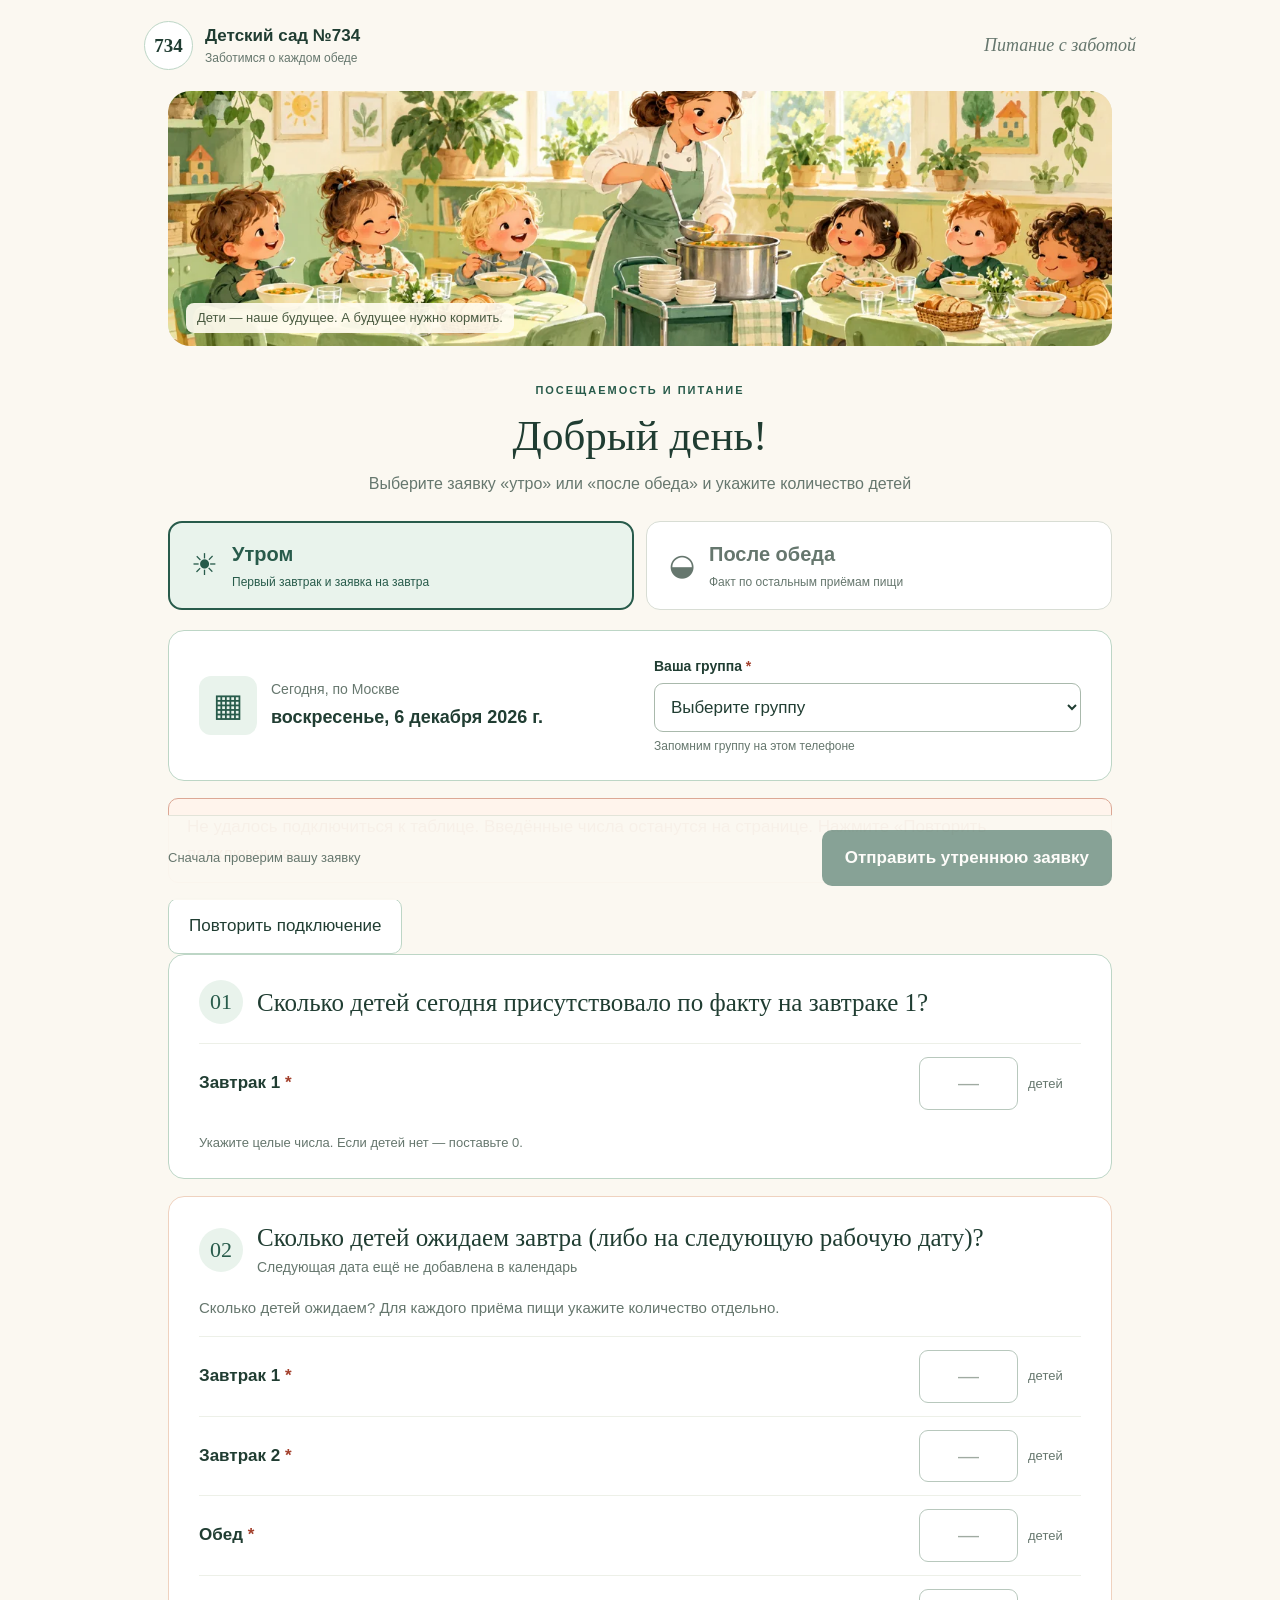
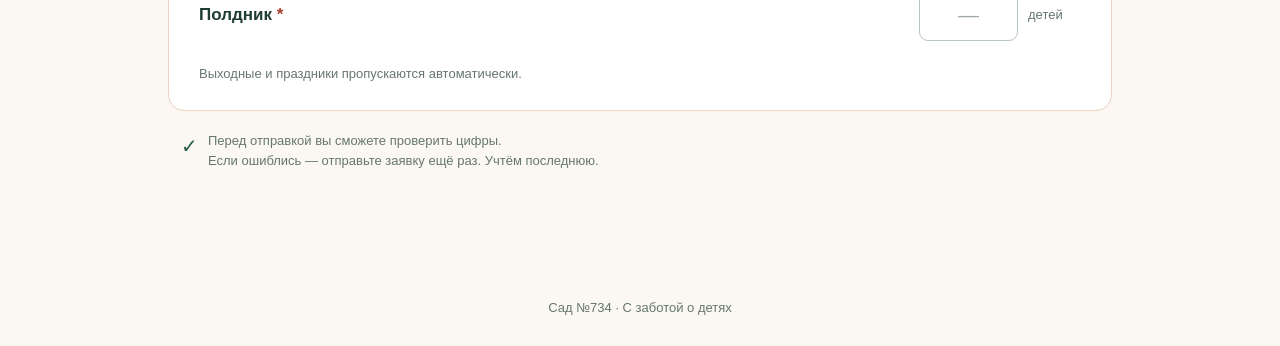
==== requests/index.html @ 81e2b5ca "Исправить загрузку полей и отправлять заявки напрямую в Google без ChatGPT Sites" ====
<!doctype html>
<html lang="ru"><head><meta charset="utf-8"><meta name="viewport" content="width=device-width,initial-scale=1,viewport-fit=cover"><meta name="theme-color" content="#285b4b"><title>Заявки на питание · сад №734</title><link rel="stylesheet" href="style.css"><script src="app.js?v=20261105-direct-1" defer></script></head>
<body><header class="brand"><a href="./" aria-label="Питание, детский сад 734"><span class="brand-icon">734</span><span>Детский сад №734<small>Заботимся о каждом обеде</small></span></a><span class="brand-note">Питание с заботой</span></header>
<main><div class="hero"><img id="heroImage" src="assets/morning.webp" alt="Добрая повар и дети за обеденным столом"><span class="hero-caption">Дети — наше будущее. А будущее нужно кормить.</span></div>
<section class="intro"><span class="eyebrow">ПОСЕЩАЕМОСТЬ И ПИТАНИЕ</span><h1>Добрый день!</h1><p>Выберите заявку «утро» или «после обеда» и укажите количество детей</p></section>
<div class="tabs" role="tablist" aria-label="Вид заявки"><button id="morningTab" role="tab" aria-selected="true" aria-controls="requestPanel" data-mode="morning"><span class="tab-symbol">☀</span><span>Утром<small>Первый завтрак и заявка на завтра</small></span></button><button id="afternoonTab" role="tab" aria-selected="false" aria-controls="requestPanel" data-mode="afternoon"><span class="tab-symbol">◒</span><span>После обеда<small>Факт по остальным приёмам пищи</small></span></button></div>
<form id="mealForm" novalidate><div id="requestPanel" role="tabpanel" aria-labelledby="morningTab"><div class="card identity"><div class="date"><span class="calendar-icon" aria-hidden="true">▦</span><div><span class="label">Сегодня, по Москве</span><strong id="todayLabel">Загружаем дату…</strong></div></div><label class="group-label" for="group">Ваша группа <span class="required">*</span></label><select id="group" required><option value="">Выберите группу</option><option>Группа 1</option><option>Группа 2</option><option>Группа 3</option><option>Группа 4</option><option>Группа 7</option><option>Группа 8</option><option>Группа 9</option><option>Группа 10</option></select><span id="groupHint" class="hint">Запомним группу на этом телефоне</span></div>
<div id="dayWarning" class="warning" role="status" hidden></div><button id="retryConnection" type="button" class="secondary" hidden>Повторить подключение</button><section class="card meals"><div class="section-heading"><span class="step">01</span><div><h2 id="factHeading">Сколько детей сегодня присутствовало по факту на завтраке 1?</h2><p id="factHelp" hidden></p></div></div><div id="factFields"></div><p class="field-note">Укажите целые числа. Если детей нет — поставьте 0.</p></section>
<section id="expectedSection" class="card meals peach-border"><div class="section-heading"><span class="step">02</span><div><h2>Сколько детей ожидаем завтра (либо на следующую рабочую дату)?</h2><p id="nextLabel">Загружаем дату…</p></div></div><p class="expected-help">Сколько детей ожидаем? Для каждого приёма пищи укажите количество отдельно.</p><div id="expectedFields"></div><p class="field-note">Выходные и праздники пропускаются автоматически.</p></section>
<div class="reassurance"><span aria-hidden="true">✓</span><p>Перед отправкой вы сможете проверить цифры.<br>Если ошиблись — отправьте заявку ещё раз. Учтём последнюю.</p></div></div><div class="submit-bar"><span id="submitHint">Сначала проверим вашу заявку</span><button class="primary" id="reviewButton" type="submit">Проверить и отправить <span aria-hidden="true">→</span></button></div><div id="formError" class="error-summary" role="alert" hidden></div></form>
<section id="receipt" class="card receipt" hidden tabindex="-1"><img src="assets/thanks.webp" alt="Благодарные дети обнимают воспитателя"><h2>Благодарю за заявку!</h2><p id="receiptText"></p><button class="primary" id="anotherButton">Вернуться к заявке</button></section>
<footer>Сад №734 · С заботой о детях</footer></main>
<dialog id="reviewDialog" aria-labelledby="reviewTitle"><div class="dialog-content"><span class="eyebrow">ЕЩЁ ОДИН ВЗГЛЯД</span><h2 id="reviewTitle">Всё верно?</h2><p id="reviewGroup"></p><div id="reviewDetails"></div><p class="demo-note">Проверьте группу, даты и количество детей перед отправкой.</p><div class="dialog-buttons"><button id="backButton" class="secondary">Исправить</button><button id="confirmButton" class="primary">Отправить заявку</button></div><p id="sendError" role="alert" hidden></p></div></dialog></body></html>
---- requests/style.css ----
:root{--ink:#203d32;--accent:#285b4b;--pale:#e9f3ec;--line:#bdd6c6;--cream:#fbf8f1;--peach:#efd2bf;--muted:#66776e}*{box-sizing:border-box}body{margin:0;background:var(--cream);color:var(--ink);font:17px/1.55 Arial,sans-serif}body.afternoon{--accent:#964e36;--pale:#fbebe1;--line:#e3b69d;--ink:#583a2f}button,input,select{font:inherit}button,a,input,select{-webkit-tap-highlight-color:transparent}button{cursor:pointer}button:focus-visible,a:focus-visible,input:focus-visible,select:focus-visible{outline:3px solid #bf873d;outline-offset:3px}[hidden]{display:none!important}.preview{background:#eae8df;color:#555b51;text-align:center;font-size:13px;padding:7px 12px;letter-spacing:.15px}.brand{max-width:1040px;margin:auto;padding:21px 24px;display:flex;justify-content:space-between;align-items:center}.brand a{display:flex;gap:12px;align-items:center;color:var(--ink);text-decoration:none;font-weight:700}.brand-icon{font:700 19px Georgia,serif;display:grid;place-items:center;width:49px;height:49px;border:1px solid var(--line);border-radius:50%;background:#fff}.brand small{display:block;font-size:12px;color:var(--muted);font-weight:400}.brand-note{font:italic 18px Georgia,serif;color:var(--muted)}main{max-width:992px;margin:auto;padding:0 24px}.hero{position:relative;border-radius:22px;overflow:hidden;background:#eadfc8}.hero img{width:100%;display:block;aspect-ratio:3.7;object-fit:cover;object-position:center 55%}.hero-caption{position:absolute;bottom:13px;left:18px;background:#fffcf0eb;border-radius:8px;padding:5px 11px;font-size:13px;color:#495a40}.intro{text-align:center;margin:30px 0 24px}.eyebrow{font-size:11px;font-weight:700;letter-spacing:2px;color:var(--accent)}h1,h2,p{margin:0}h1{font:400 43px/1.25 Georgia,serif;margin:7px 0 9px}h2{font:400 25px/1.25 Georgia,serif}.intro p{color:var(--muted);font-size:16px}.tabs{display:grid;grid-template-columns:1fr 1fr;gap:12px;margin-bottom:20px}.tabs button{display:flex;align-items:center;gap:14px;border:1px solid #d8ddd4;background:#fff;border-radius:14px;text-align:left;padding:17px 22px;color:var(--muted);font-size:20px;font-weight:700;min-height:89px}.tabs button[aria-selected=true]{background:var(--pale);border:2px solid var(--accent);color:var(--accent);padding:16px 21px}.tabs small{display:block;font-size:12px;font-weight:400;margin-top:3px}.tab-symbol{font-size:30px;font-weight:400}.card{background:#fff;border:1px solid var(--line);border-radius:16px;padding:25px 30px;margin-bottom:17px}.identity{display:grid;grid-template-columns:1fr 1fr;column-gap:28px;align-items:center}.date{grid-row:1/4;display:flex;align-items:center;gap:14px}.calendar-icon{background:var(--pale);color:var(--accent);border-radius:12px;padding:5px 14px;font-size:32px}.label,.group-label{display:block;font-size:14px;color:var(--muted)}.date strong{display:block;font-size:18px;margin-top:3px}.required{color:#a3402c}.group-label{color:var(--ink);font-weight:700;margin-bottom:5px}select{width:100%;min-height:49px;border:1px solid #a9b9ac;border-radius:9px;padding:10px 12px;background:#fff;color:var(--ink)}.hint{font-size:12px;color:var(--muted);margin-top:5px}.section-heading{display:flex;gap:14px;align-items:center;margin-bottom:19px}.step{font:400 22px Georgia,serif;color:var(--accent);background:var(--pale);border-radius:50%;width:44px;height:44px;display:grid;place-items:center;flex-shrink:0}.section-heading p{font-size:14px;color:var(--muted);margin-top:4px}.meal-row{display:flex;align-items:center;justify-content:space-between;gap:20px;border-top:1px solid #edf0e8;padding:13px 0}.meal-row label{font-weight:600;font-size:17px}.input-wrap{display:flex;align-items:center;gap:10px}.input-wrap span{font-size:13px;color:var(--muted);width:53px}input{width:99px;min-height:51px;border:1px solid #b8c8bd;border-radius:9px;background:#fff;padding:9px;text-align:center;color:var(--ink);font-weight:700;font-size:21px}input::placeholder{color:#a0aba2;font-weight:400}input[aria-invalid=true],select[aria-invalid=true]{border:2px solid #b54536;background:#fff8f6}.field-note{font-size:13px;color:var(--muted);margin-top:10px}.peach-border{border-color:var(--peach)}.expected-help{font-size:15px;margin:-2px 0 17px;color:var(--muted)}.reassurance{display:flex;align-items:flex-start;gap:10px;padding:3px 13px 20px;color:var(--muted);font-size:13px}.reassurance>span{color:var(--accent);font-size:20px}.submit-bar{position:sticky;bottom:0;display:flex;justify-content:space-between;align-items:center;gap:18px;background:#fbf8f1f5;padding:14px 0 calc(14px + env(safe-area-inset-bottom));border-top:1px solid #e3e4d9;z-index:2}.submit-bar>span{font-size:13px;color:var(--muted)}.primary{background:var(--accent);border:0;border-radius:10px;padding:15px 23px;min-height:53px;color:#fff;font-size:17px;font-weight:700}.primary span{margin-left:18px}.primary:hover{filter:brightness(.95)}.primary:disabled{opacity:.55;cursor:wait}.secondary{border:1px solid var(--line);border-radius:10px;background:white;color:var(--ink);padding:14px 20px;min-height:53px}footer{text-align:center;margin:22px 0 28px;font-size:13px;color:var(--muted)}footer small{display:block;font-size:11px;margin-top:4px}.warning,.error-summary{padding:15px 18px;border:1px solid #dca895;border-radius:10px;background:#fff4ec;color:#983e2c;margin:15px 0}dialog{border:1px solid var(--line);border-radius:18px;width:min(540px,calc(100% - 24px));padding:0;max-height:90dvh;color:var(--ink)}dialog::backdrop{background:#203d3273}.dialog-content{padding:28px}.dialog-content h2{font-size:32px;margin:7px 0}.dialog-content>p{margin:9px 0;color:var(--muted)}.review-block{border-top:1px solid var(--line);margin-top:18px;padding-top:12px}.review-block h3{font-size:16px;margin:0 0 8px}.review-line{display:flex;justify-content:space-between;font-size:16px;margin:6px 0}.demo-note{font-size:13px;background:var(--pale);padding:10px;border-radius:8px}.dialog-buttons{display:flex;justify-content:space-between;gap:10px;margin-top:20px}.receipt{text-align:center;padding:24px}.receipt img{display:block;width:min(310px,100%);border-radius:12px;margin:0 auto 18px}.receipt p{margin:15px 0}.receipt .primary{margin-top:8px}#sendError{color:#a43c2f}
@media(max-width:600px){body{font-size:17px}.preview{font-size:11px;padding:6px 8px}.brand{padding:15px 16px}.brand a{font-size:15px}.brand-icon{width:42px;height:42px}.brand-note{display:none}.brand small{font-size:11px}main{padding:0 14px}.hero{border-radius:14px}.hero img{aspect-ratio:2.65;object-position:50% 54%}.hero-caption{display:none}.intro{margin:22px 0 20px}h1{font-size:34px}.intro p{font-size:15px}.desktop{display:none}.eyebrow{font-size:10px;letter-spacing:1.5px}.tabs{gap:8px;margin-bottom:14px}.tabs button{padding:12px 11px;gap:6px;font-size:17px;min-height:83px;align-items:flex-start}.tabs button[aria-selected=true]{padding:11px 10px}.tabs small{font-size:11px;line-height:1.4;margin-top:4px}.tab-symbol{font-size:22px;line-height:1.15}.card{padding:20px 17px;border-radius:13px;margin-bottom:14px}.identity{display:block}.date{padding-bottom:17px;margin-bottom:15px;border-bottom:1px solid #edf0e8}.date strong{font-size:18px}.group-label{font-size:15px}select{font-size:17px;min-height:53px}.hint{display:block}.section-heading{gap:11px;margin-bottom:15px}h2{font-size:23px}.step{width:36px;height:36px;font-size:19px}.section-heading p{font-size:13px}.meal-row{gap:12px;padding:13px 0}.input-wrap{gap:7px}.input-wrap span{font-size:12px;width:46px}input{width:80px;min-height:53px;font-size:22px}.meal-row label{font-size:17px}.field-note{font-size:12px}.expected-help{font-size:14px}.submit-bar{display:block;padding-top:10px}.submit-bar>span{display:none}.submit-bar .primary{width:100%;font-size:18px;min-height:57px}.dialog-content{padding:22px 18px}.dialog-buttons .primary{padding:13px 15px;font-size:16px}.reassurance{padding:0 7px 14px;font-size:12px}footer{margin-top:18px}.receipt h2{font-size:29px}}@media(prefers-reduced-motion:no-preference){.primary,.tabs button{transition:background .15s,filter .15s}}

body:not(.afternoon) #factHelp{font:400 25px/1.25 Georgia,serif;color:var(--ink);margin-top:8px}@media(max-width:600px){body:not(.afternoon) #factHelp{font-size:23px}}
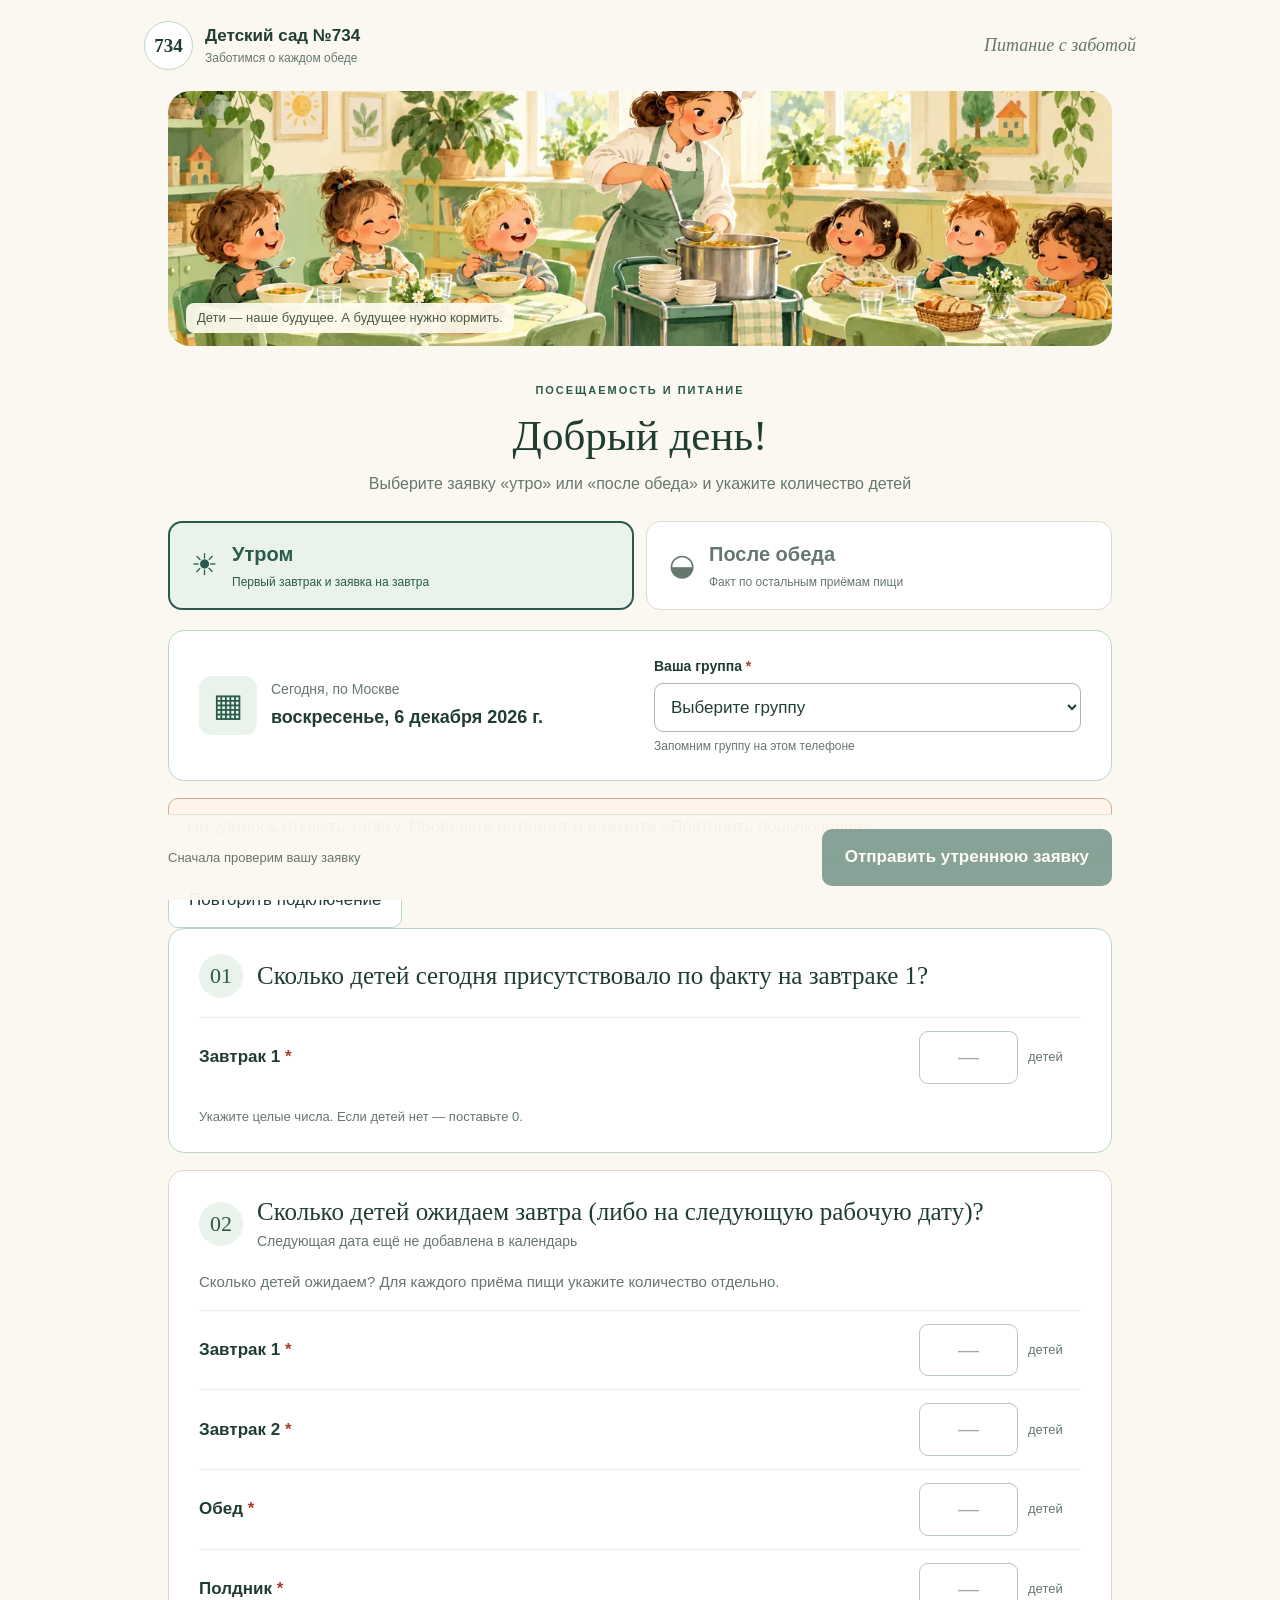
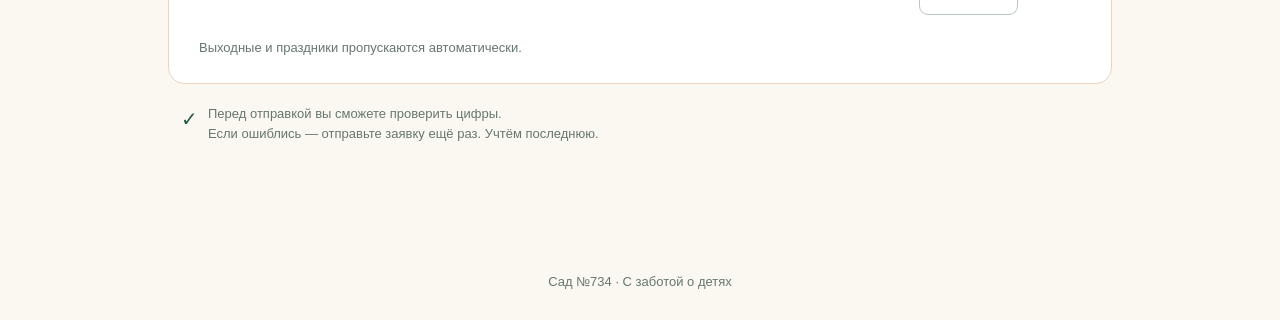
==== commit 92009e01: "Use anonymous request connection and calm loading notice" ====
--- a/requests/index.html
+++ b/requests/index.html
@@ -1,5 +1,5 @@
 <!doctype html>
-<html lang="ru"><head><meta charset="utf-8"><meta name="viewport" content="width=device-width,initial-scale=1,viewport-fit=cover"><meta name="theme-color" content="#285b4b"><title>Заявки на питание · сад №734</title><link rel="stylesheet" href="style.css"><script src="app.js?v=20261105-direct-1" defer></script></head>
+<html lang="ru"><head><meta charset="utf-8"><meta name="viewport" content="width=device-width,initial-scale=1,viewport-fit=cover"><meta name="theme-color" content="#285b4b"><title>Заявки на питание · сад №734</title><link rel="stylesheet" href="style.css?v=20261105-connection"><script src="app.js?v=20261105-anonymous-3" defer></script></head>
 <body><header class="brand"><a href="./" aria-label="Питание, детский сад 734"><span class="brand-icon">734</span><span>Детский сад №734<small>Заботимся о каждом обеде</small></span></a><span class="brand-note">Питание с заботой</span></header>
 <main><div class="hero"><img id="heroImage" src="assets/morning.webp" alt="Добрая повар и дети за обеденным столом"><span class="hero-caption">Дети — наше будущее. А будущее нужно кормить.</span></div>
 <section class="intro"><span class="eyebrow">ПОСЕЩАЕМОСТЬ И ПИТАНИЕ</span><h1>Добрый день!</h1><p>Выберите заявку «утро» или «после обеда» и укажите количество детей</p></section>
@@ -10,4 +10,4 @@
 <div class="reassurance"><span aria-hidden="true">✓</span><p>Перед отправкой вы сможете проверить цифры.<br>Если ошиблись — отправьте заявку ещё раз. Учтём последнюю.</p></div></div><div class="submit-bar"><span id="submitHint">Сначала проверим вашу заявку</span><button class="primary" id="reviewButton" type="submit">Проверить и отправить <span aria-hidden="true">→</span></button></div><div id="formError" class="error-summary" role="alert" hidden></div></form>
 <section id="receipt" class="card receipt" hidden tabindex="-1"><img src="assets/thanks.webp" alt="Благодарные дети обнимают воспитателя"><h2>Благодарю за заявку!</h2><p id="receiptText"></p><button class="primary" id="anotherButton">Вернуться к заявке</button></section>
 <footer>Сад №734 · С заботой о детях</footer></main>
-<dialog id="reviewDialog" aria-labelledby="reviewTitle"><div class="dialog-content"><span class="eyebrow">ЕЩЁ ОДИН ВЗГЛЯД</span><h2 id="reviewTitle">Всё верно?</h2><p id="reviewGroup"></p><div id="reviewDetails"></div><p class="demo-note">Проверьте группу, даты и количество детей перед отправкой.</p><div class="dialog-buttons"><button id="backButton" class="secondary">Исправить</button><button id="confirmButton" class="primary">Отправить заявку</button></div><p id="sendError" role="alert" hidden></p></div></dialog></body></html>
+<dialog id="reviewDialog" aria-labelledby="reviewTitle"><div class="dialog-content"><span class="eyebrow">ЕЩЁ ОДИН ВЗГЛЯД</span><h2 id="reviewTitle">Всё верно?</h2><p id="reviewGroup"></p><div id="reviewDetails"></div><p class="demo-note">Проверьте группу, даты и количество детей перед отправкой.</p><div class="dialog-buttons"><button id="backButton" class="secondary">Исправить</button><button id="confirmButton" class="primary">Отправить заявку</button></div><p id="sendError" role="alert" hidden></p></div></dialog></body></html>
--- a/requests/style.css
+++ b/requests/style.css
@@ -2,3 +2,5 @@
 @media(max-width:600px){body{font-size:17px}.preview{font-size:11px;padding:6px 8px}.brand{padding:15px 16px}.brand a{font-size:15px}.brand-icon{width:42px;height:42px}.brand-note{display:none}.brand small{font-size:11px}main{padding:0 14px}.hero{border-radius:14px}.hero img{aspect-ratio:2.65;object-position:50% 54%}.hero-caption{display:none}.intro{margin:22px 0 20px}h1{font-size:34px}.intro p{font-size:15px}.desktop{display:none}.eyebrow{font-size:10px;letter-spacing:1.5px}.tabs{gap:8px;margin-bottom:14px}.tabs button{padding:12px 11px;gap:6px;font-size:17px;min-height:83px;align-items:flex-start}.tabs button[aria-selected=true]{padding:11px 10px}.tabs small{font-size:11px;line-height:1.4;margin-top:4px}.tab-symbol{font-size:22px;line-height:1.15}.card{padding:20px 17px;border-radius:13px;margin-bottom:14px}.identity{display:block}.date{padding-bottom:17px;margin-bottom:15px;border-bottom:1px solid #edf0e8}.date strong{font-size:18px}.group-label{font-size:15px}select{font-size:17px;min-height:53px}.hint{display:block}.section-heading{gap:11px;margin-bottom:15px}h2{font-size:23px}.step{width:36px;height:36px;font-size:19px}.section-heading p{font-size:13px}.meal-row{gap:12px;padding:13px 0}.input-wrap{gap:7px}.input-wrap span{font-size:12px;width:46px}input{width:80px;min-height:53px;font-size:22px}.meal-row label{font-size:17px}.field-note{font-size:12px}.expected-help{font-size:14px}.submit-bar{display:block;padding-top:10px}.submit-bar>span{display:none}.submit-bar .primary{width:100%;font-size:18px;min-height:57px}.dialog-content{padding:22px 18px}.dialog-buttons .primary{padding:13px 15px;font-size:16px}.reassurance{padding:0 7px 14px;font-size:12px}footer{margin-top:18px}.receipt h2{font-size:29px}}@media(prefers-reduced-motion:no-preference){.primary,.tabs button{transition:background .15s,filter .15s}}
 
 body:not(.afternoon) #factHelp{font:400 25px/1.25 Georgia,serif;color:var(--ink);margin-top:8px}@media(max-width:600px){body:not(.afternoon) #factHelp{font-size:23px}}
+
+.warning.connecting{background:#eef5ef;border-color:#c8daca;color:#41654f;font-size:15px}
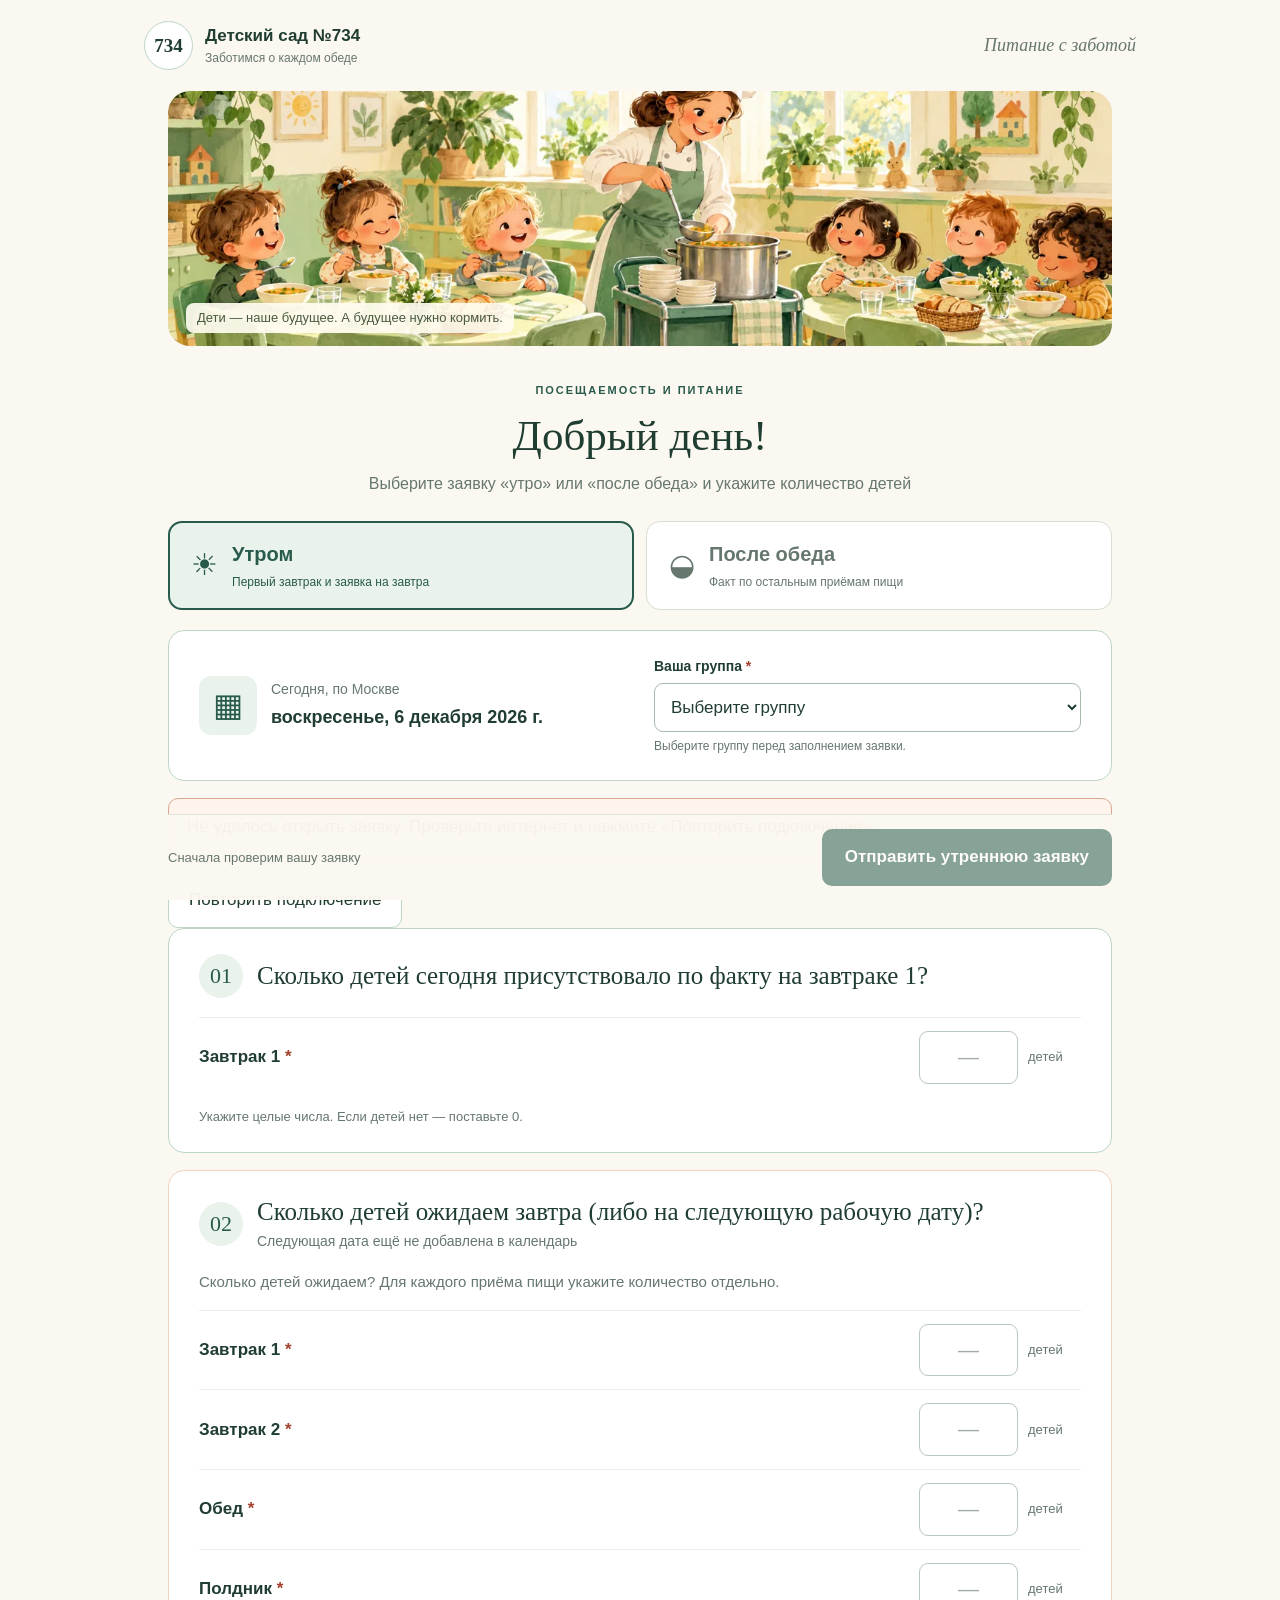
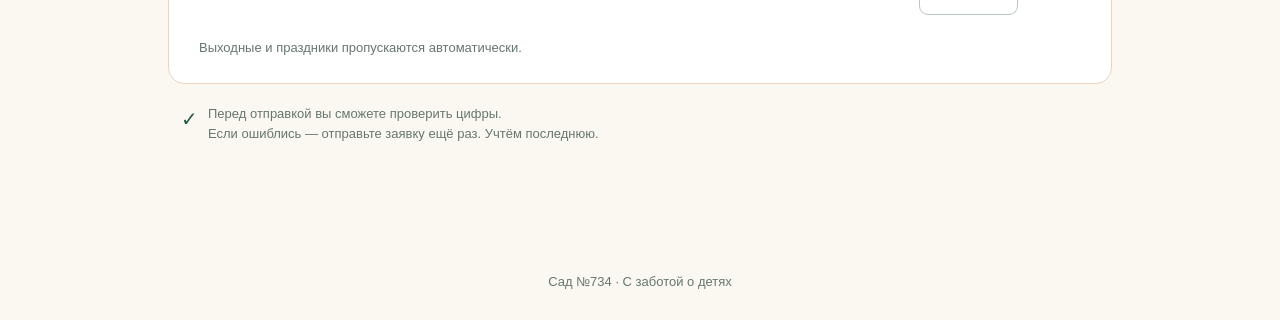
==== commit f1ba959d: "Start meal request forms with no selected group or restored inputs" ====
--- a/requests/index.html
+++ b/requests/index.html
@@ -1,13 +1,13 @@
 <!doctype html>
-<html lang="ru"><head><meta charset="utf-8"><meta name="viewport" content="width=device-width,initial-scale=1,viewport-fit=cover"><meta name="theme-color" content="#285b4b"><title>Заявки на питание · сад №734</title><link rel="stylesheet" href="style.css?v=20261105-connection"><script src="app.js?v=20261105-anonymous-3" defer></script></head>
+<html lang="ru"><head><meta charset="utf-8"><meta name="viewport" content="width=device-width,initial-scale=1,viewport-fit=cover"><meta name="theme-color" content="#285b4b"><title>Заявки на питание · сад №734</title><link rel="stylesheet" href="style.css?v=20261105-connection"><script src="app.js?v=20261106-empty-form" defer></script></head>
 <body><header class="brand"><a href="./" aria-label="Питание, детский сад 734"><span class="brand-icon">734</span><span>Детский сад №734<small>Заботимся о каждом обеде</small></span></a><span class="brand-note">Питание с заботой</span></header>
 <main><div class="hero"><img id="heroImage" src="assets/morning.webp" alt="Добрая повар и дети за обеденным столом"><span class="hero-caption">Дети — наше будущее. А будущее нужно кормить.</span></div>
 <section class="intro"><span class="eyebrow">ПОСЕЩАЕМОСТЬ И ПИТАНИЕ</span><h1>Добрый день!</h1><p>Выберите заявку «утро» или «после обеда» и укажите количество детей</p></section>
 <div class="tabs" role="tablist" aria-label="Вид заявки"><button id="morningTab" role="tab" aria-selected="true" aria-controls="requestPanel" data-mode="morning"><span class="tab-symbol">☀</span><span>Утром<small>Первый завтрак и заявка на завтра</small></span></button><button id="afternoonTab" role="tab" aria-selected="false" aria-controls="requestPanel" data-mode="afternoon"><span class="tab-symbol">◒</span><span>После обеда<small>Факт по остальным приёмам пищи</small></span></button></div>
-<form id="mealForm" novalidate><div id="requestPanel" role="tabpanel" aria-labelledby="morningTab"><div class="card identity"><div class="date"><span class="calendar-icon" aria-hidden="true">▦</span><div><span class="label">Сегодня, по Москве</span><strong id="todayLabel">Загружаем дату…</strong></div></div><label class="group-label" for="group">Ваша группа <span class="required">*</span></label><select id="group" required><option value="">Выберите группу</option><option>Группа 1</option><option>Группа 2</option><option>Группа 3</option><option>Группа 4</option><option>Группа 7</option><option>Группа 8</option><option>Группа 9</option><option>Группа 10</option></select><span id="groupHint" class="hint">Запомним группу на этом телефоне</span></div>
+<form id="mealForm" novalidate autocomplete="off"><div id="formError" class="error-summary" role="alert" hidden></div><div id="requestPanel" role="tabpanel" aria-labelledby="morningTab"><div class="card identity"><div class="date"><span class="calendar-icon" aria-hidden="true">▦</span><div><span class="label">Сегодня, по Москве</span><strong id="todayLabel">Загружаем дату…</strong></div></div><label class="group-label" for="group">Ваша группа <span class="required">*</span></label><select id="group" required autocomplete="off"><option value="">Выберите группу</option><option>Группа 1</option><option>Группа 2</option><option>Группа 3</option><option>Группа 4</option><option>Группа 7</option><option>Группа 8</option><option>Группа 9</option><option>Группа 10</option></select><span id="groupHint" class="hint">Выберите группу перед заполнением заявки.</span></div>
 <div id="dayWarning" class="warning" role="status" hidden></div><button id="retryConnection" type="button" class="secondary" hidden>Повторить подключение</button><section class="card meals"><div class="section-heading"><span class="step">01</span><div><h2 id="factHeading">Сколько детей сегодня присутствовало по факту на завтраке 1?</h2><p id="factHelp" hidden></p></div></div><div id="factFields"></div><p class="field-note">Укажите целые числа. Если детей нет — поставьте 0.</p></section>
 <section id="expectedSection" class="card meals peach-border"><div class="section-heading"><span class="step">02</span><div><h2>Сколько детей ожидаем завтра (либо на следующую рабочую дату)?</h2><p id="nextLabel">Загружаем дату…</p></div></div><p class="expected-help">Сколько детей ожидаем? Для каждого приёма пищи укажите количество отдельно.</p><div id="expectedFields"></div><p class="field-note">Выходные и праздники пропускаются автоматически.</p></section>
-<div class="reassurance"><span aria-hidden="true">✓</span><p>Перед отправкой вы сможете проверить цифры.<br>Если ошиблись — отправьте заявку ещё раз. Учтём последнюю.</p></div></div><div class="submit-bar"><span id="submitHint">Сначала проверим вашу заявку</span><button class="primary" id="reviewButton" type="submit">Проверить и отправить <span aria-hidden="true">→</span></button></div><div id="formError" class="error-summary" role="alert" hidden></div></form>
+<div class="reassurance"><span aria-hidden="true">✓</span><p>Перед отправкой вы сможете проверить цифры.<br>Если ошиблись — отправьте заявку ещё раз. Учтём последнюю.</p></div></div><div class="submit-bar"><span id="submitHint">Сначала проверим вашу заявку</span><button class="primary" id="reviewButton" type="submit">Проверить и отправить <span aria-hidden="true">→</span></button></div></form>
 <section id="receipt" class="card receipt" hidden tabindex="-1"><img src="assets/thanks.webp" alt="Благодарные дети обнимают воспитателя"><h2>Благодарю за заявку!</h2><p id="receiptText"></p><button class="primary" id="anotherButton">Вернуться к заявке</button></section>
 <footer>Сад №734 · С заботой о детях</footer></main>
 <dialog id="reviewDialog" aria-labelledby="reviewTitle"><div class="dialog-content"><span class="eyebrow">ЕЩЁ ОДИН ВЗГЛЯД</span><h2 id="reviewTitle">Всё верно?</h2><p id="reviewGroup"></p><div id="reviewDetails"></div><p class="demo-note">Проверьте группу, даты и количество детей перед отправкой.</p><div class="dialog-buttons"><button id="backButton" class="secondary">Исправить</button><button id="confirmButton" class="primary">Отправить заявку</button></div><p id="sendError" role="alert" hidden></p></div></dialog></body></html>
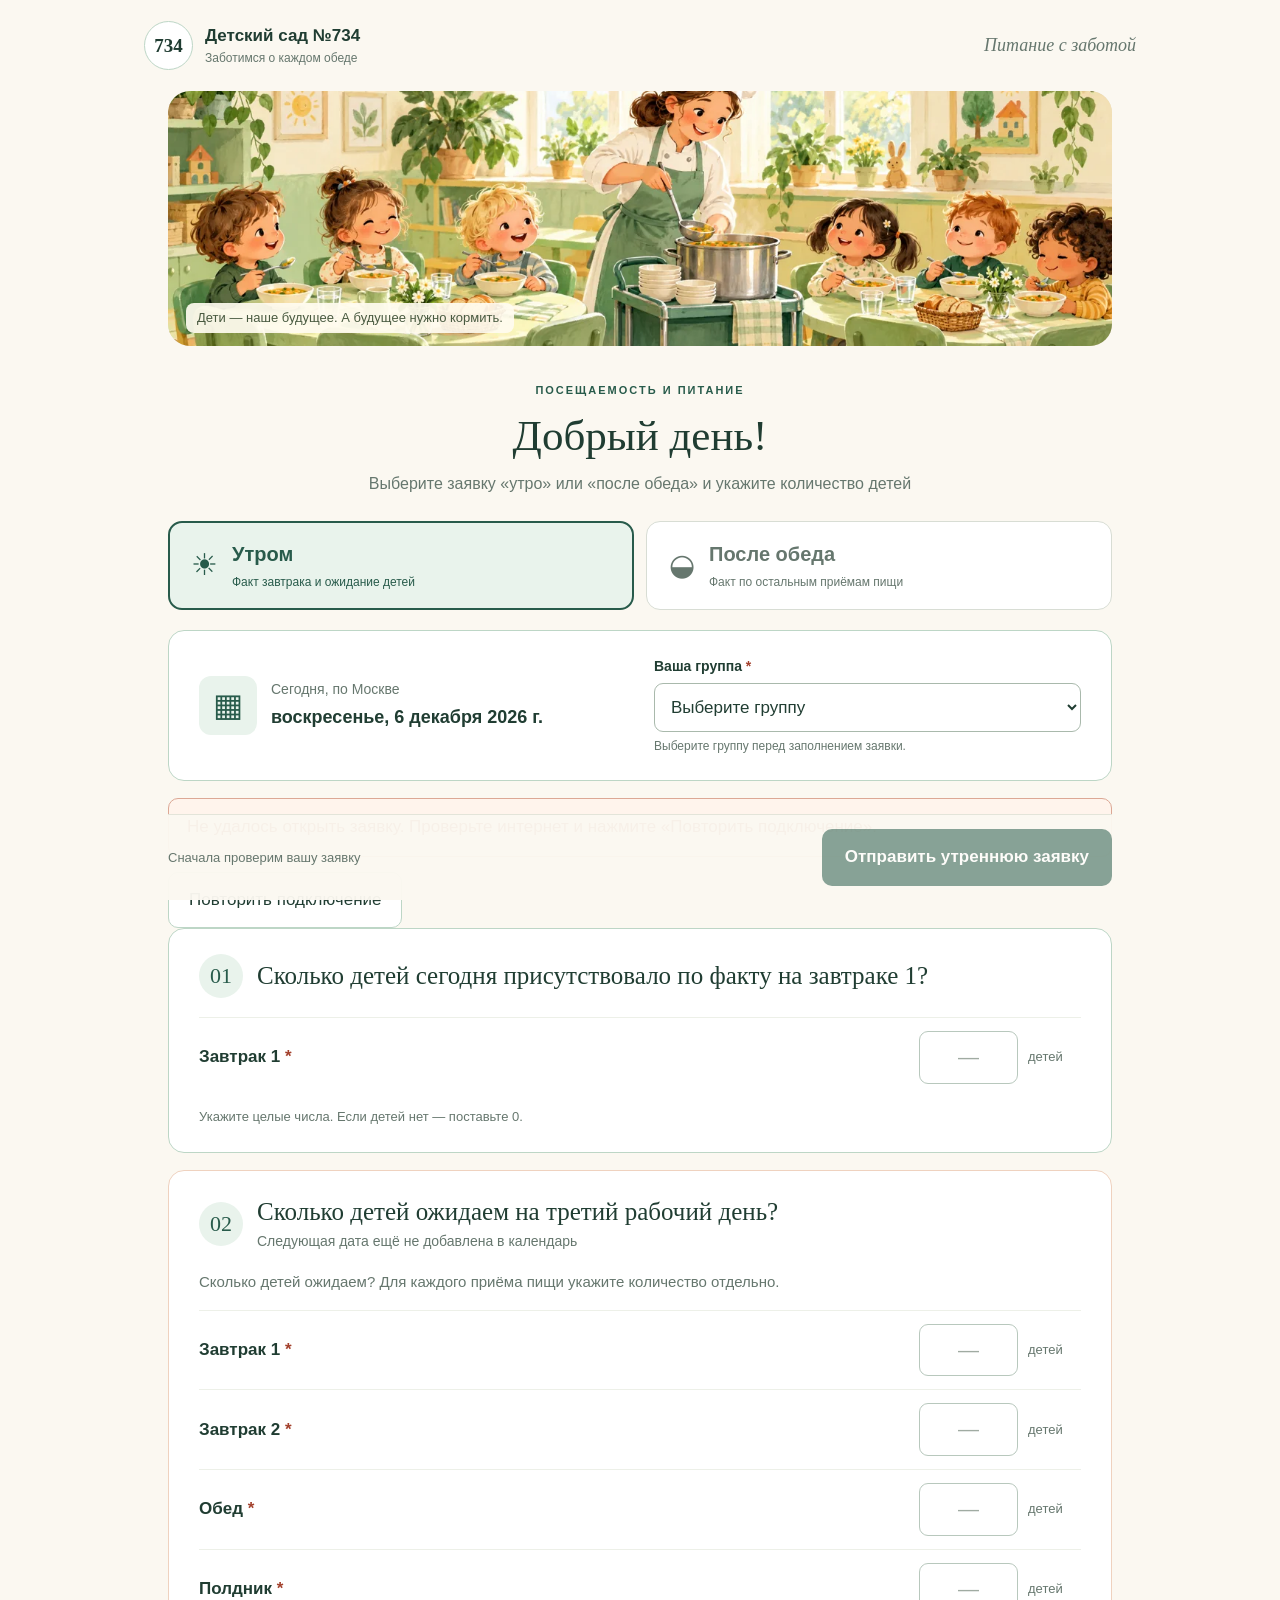
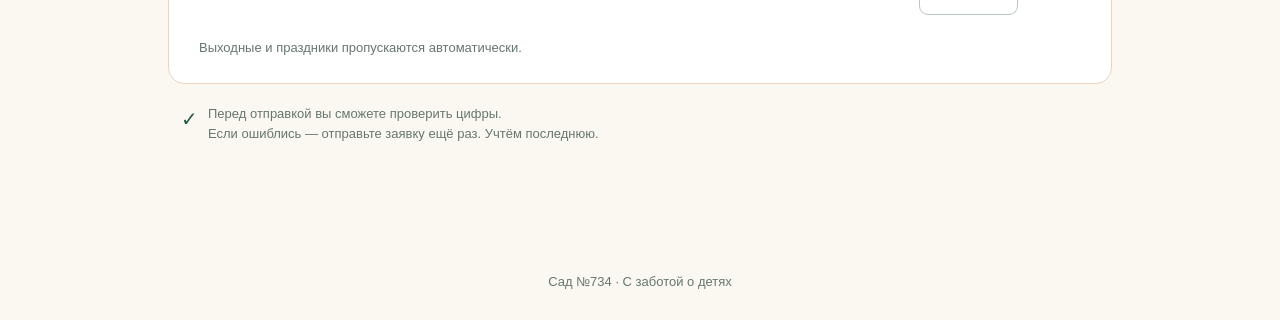
==== commit 1f9e718d: "Request expected meals two working days ahead; preserve same-day facts and calculator" ====
--- a/requests/index.html
+++ b/requests/index.html
@@ -1,13 +1,14 @@
-<!doctype html>
-<html lang="ru"><head><meta charset="utf-8"><meta name="viewport" content="width=device-width,initial-scale=1,viewport-fit=cover"><meta name="theme-color" content="#285b4b"><title>Заявки на питание · сад №734</title><link rel="stylesheet" href="style.css?v=20261105-connection"><script src="app.js?v=20261106-empty-form" defer></script></head>
-<body><header class="brand"><a href="./" aria-label="Питание, детский сад 734"><span class="brand-icon">734</span><span>Детский сад №734<small>Заботимся о каждом обеде</small></span></a><span class="brand-note">Питание с заботой</span></header>
-<main><div class="hero"><img id="heroImage" src="assets/morning.webp" alt="Добрая повар и дети за обеденным столом"><span class="hero-caption">Дети — наше будущее. А будущее нужно кормить.</span></div>
-<section class="intro"><span class="eyebrow">ПОСЕЩАЕМОСТЬ И ПИТАНИЕ</span><h1>Добрый день!</h1><p>Выберите заявку «утро» или «после обеда» и укажите количество детей</p></section>
-<div class="tabs" role="tablist" aria-label="Вид заявки"><button id="morningTab" role="tab" aria-selected="true" aria-controls="requestPanel" data-mode="morning"><span class="tab-symbol">☀</span><span>Утром<small>Первый завтрак и заявка на завтра</small></span></button><button id="afternoonTab" role="tab" aria-selected="false" aria-controls="requestPanel" data-mode="afternoon"><span class="tab-symbol">◒</span><span>После обеда<small>Факт по остальным приёмам пищи</small></span></button></div>
-<form id="mealForm" novalidate autocomplete="off"><div id="formError" class="error-summary" role="alert" hidden></div><div id="requestPanel" role="tabpanel" aria-labelledby="morningTab"><div class="card identity"><div class="date"><span class="calendar-icon" aria-hidden="true">▦</span><div><span class="label">Сегодня, по Москве</span><strong id="todayLabel">Загружаем дату…</strong></div></div><label class="group-label" for="group">Ваша группа <span class="required">*</span></label><select id="group" required autocomplete="off"><option value="">Выберите группу</option><option>Группа 1</option><option>Группа 2</option><option>Группа 3</option><option>Группа 4</option><option>Группа 7</option><option>Группа 8</option><option>Группа 9</option><option>Группа 10</option></select><span id="groupHint" class="hint">Выберите группу перед заполнением заявки.</span></div>
-<div id="dayWarning" class="warning" role="status" hidden></div><button id="retryConnection" type="button" class="secondary" hidden>Повторить подключение</button><section class="card meals"><div class="section-heading"><span class="step">01</span><div><h2 id="factHeading">Сколько детей сегодня присутствовало по факту на завтраке 1?</h2><p id="factHelp" hidden></p></div></div><div id="factFields"></div><p class="field-note">Укажите целые числа. Если детей нет — поставьте 0.</p></section>
-<section id="expectedSection" class="card meals peach-border"><div class="section-heading"><span class="step">02</span><div><h2>Сколько детей ожидаем завтра (либо на следующую рабочую дату)?</h2><p id="nextLabel">Загружаем дату…</p></div></div><p class="expected-help">Сколько детей ожидаем? Для каждого приёма пищи укажите количество отдельно.</p><div id="expectedFields"></div><p class="field-note">Выходные и праздники пропускаются автоматически.</p></section>
-<div class="reassurance"><span aria-hidden="true">✓</span><p>Перед отправкой вы сможете проверить цифры.<br>Если ошиблись — отправьте заявку ещё раз. Учтём последнюю.</p></div></div><div class="submit-bar"><span id="submitHint">Сначала проверим вашу заявку</span><button class="primary" id="reviewButton" type="submit">Проверить и отправить <span aria-hidden="true">→</span></button></div></form>
-<section id="receipt" class="card receipt" hidden tabindex="-1"><img src="assets/thanks.webp" alt="Благодарные дети обнимают воспитателя"><h2>Благодарю за заявку!</h2><p id="receiptText"></p><button class="primary" id="anotherButton">Вернуться к заявке</button></section>
-<footer>Сад №734 · С заботой о детях</footer></main>
-<dialog id="reviewDialog" aria-labelledby="reviewTitle"><div class="dialog-content"><span class="eyebrow">ЕЩЁ ОДИН ВЗГЛЯД</span><h2 id="reviewTitle">Всё верно?</h2><p id="reviewGroup"></p><div id="reviewDetails"></div><p class="demo-note">Проверьте группу, даты и количество детей перед отправкой.</p><div class="dialog-buttons"><button id="backButton" class="secondary">Исправить</button><button id="confirmButton" class="primary">Отправить заявку</button></div><p id="sendError" role="alert" hidden></p></div></dialog></body></html>
+<!doctype html>
+<html lang="ru"><head><meta charset="utf-8"><meta name="viewport" content="width=device-width,initial-scale=1,viewport-fit=cover"><meta name="theme-color" content="#285b4b"><title>Заявки на питание · сад №734</title><link rel="stylesheet" href="style.css?v=20261105-connection"><script src="app.js?v=20261108-third-workday" defer></script></head>
+<body><header class="brand"><a href="./" aria-label="Питание, детский сад 734"><span class="brand-icon">734</span><span>Детский сад №734<small>Заботимся о каждом обеде</small></span></a><span class="brand-note">Питание с заботой</span></header>
+<main><div class="hero"><img id="heroImage" src="assets/morning.webp" alt="Добрая повар и дети за обеденным столом"><span class="hero-caption">Дети — наше будущее. А будущее нужно кормить.</span></div>
+<section class="intro"><span class="eyebrow">ПОСЕЩАЕМОСТЬ И ПИТАНИЕ</span><h1>Добрый день!</h1><p>Выберите заявку «утро» или «после обеда» и укажите количество детей</p></section>
+<div class="tabs" role="tablist" aria-label="Вид заявки"><button id="morningTab" role="tab" aria-selected="true" aria-controls="requestPanel" data-mode="morning"><span class="tab-symbol">☀</span><span>Утром<small>Факт завтрака и ожидание детей</small></span></button><button id="afternoonTab" role="tab" aria-selected="false" aria-controls="requestPanel" data-mode="afternoon"><span class="tab-symbol">◒</span><span>После обеда<small>Факт по остальным приёмам пищи</small></span></button></div>
+<form id="mealForm" novalidate autocomplete="off"><div id="formError" class="error-summary" role="alert" hidden></div><div id="requestPanel" role="tabpanel" aria-labelledby="morningTab"><div class="card identity"><div class="date"><span class="calendar-icon" aria-hidden="true">▦</span><div><span class="label">Сегодня, по Москве</span><strong id="todayLabel">Загружаем дату…</strong></div></div><label class="group-label" for="group">Ваша группа <span class="required">*</span></label><select id="group" required autocomplete="off"><option value="">Выберите группу</option><option>Группа 1</option><option>Группа 2</option><option>Группа 3</option><option>Группа 4</option><option>Группа 7</option><option>Группа 8</option><option>Группа 9</option><option>Группа 10</option></select><span id="groupHint" class="hint">Выберите группу перед заполнением заявки.</span></div>
+<div id="dayWarning" class="warning" role="status" hidden></div><button id="retryConnection" type="button" class="secondary" hidden>Повторить подключение</button><section class="card meals"><div class="section-heading"><span class="step">01</span><div><h2 id="factHeading">Сколько детей сегодня присутствовало по факту на завтраке 1?</h2><p id="factHelp" hidden></p></div></div><div id="factFields"></div><p class="field-note">Укажите целые числа. Если детей нет — поставьте 0.</p></section>
+<section id="expectedSection" class="card meals peach-border"><div class="section-heading"><span class="step">02</span><div><h2 id="expectedHeading">Сколько детей ожидаем на третий рабочий день?</h2><p id="nextLabel">Загружаем дату…</p></div></div><p class="expected-help">Сколько детей ожидаем? Для каждого приёма пищи укажите количество отдельно.</p><div id="expectedFields"></div><p class="field-note">Выходные и праздники пропускаются автоматически.</p></section>
+<div class="reassurance"><span aria-hidden="true">✓</span><p>Перед отправкой вы сможете проверить цифры.<br>Если ошиблись — отправьте заявку ещё раз. Учтём последнюю.</p></div></div><div class="submit-bar"><span id="submitHint">Сначала проверим вашу заявку</span><button class="primary" id="reviewButton" type="submit">Проверить и отправить <span aria-hidden="true">→</span></button></div></form>
+<section id="receipt" class="card receipt" hidden tabindex="-1"><img src="assets/thanks.webp" alt="Благодарные дети обнимают воспитателя"><h2>Благодарю за заявку!</h2><p id="receiptText"></p><button class="primary" id="anotherButton">Вернуться к заявке</button></section>
+<footer>Сад №734 · С заботой о детях</footer></main>
+<dialog id="reviewDialog" aria-labelledby="reviewTitle"><div class="dialog-content"><span class="eyebrow">ЕЩЁ ОДИН ВЗГЛЯД</span><h2 id="reviewTitle">Всё верно?</h2><p id="reviewGroup"></p><div id="reviewDetails"></div><p class="demo-note">Проверьте группу, даты и количество детей перед отправкой.</p><div class="dialog-buttons"><button id="backButton" class="secondary">Исправить</button><button id="confirmButton" class="primary">Отправить заявку</button></div><p id="sendError" role="alert" hidden></p></div></dialog></body></html>
+
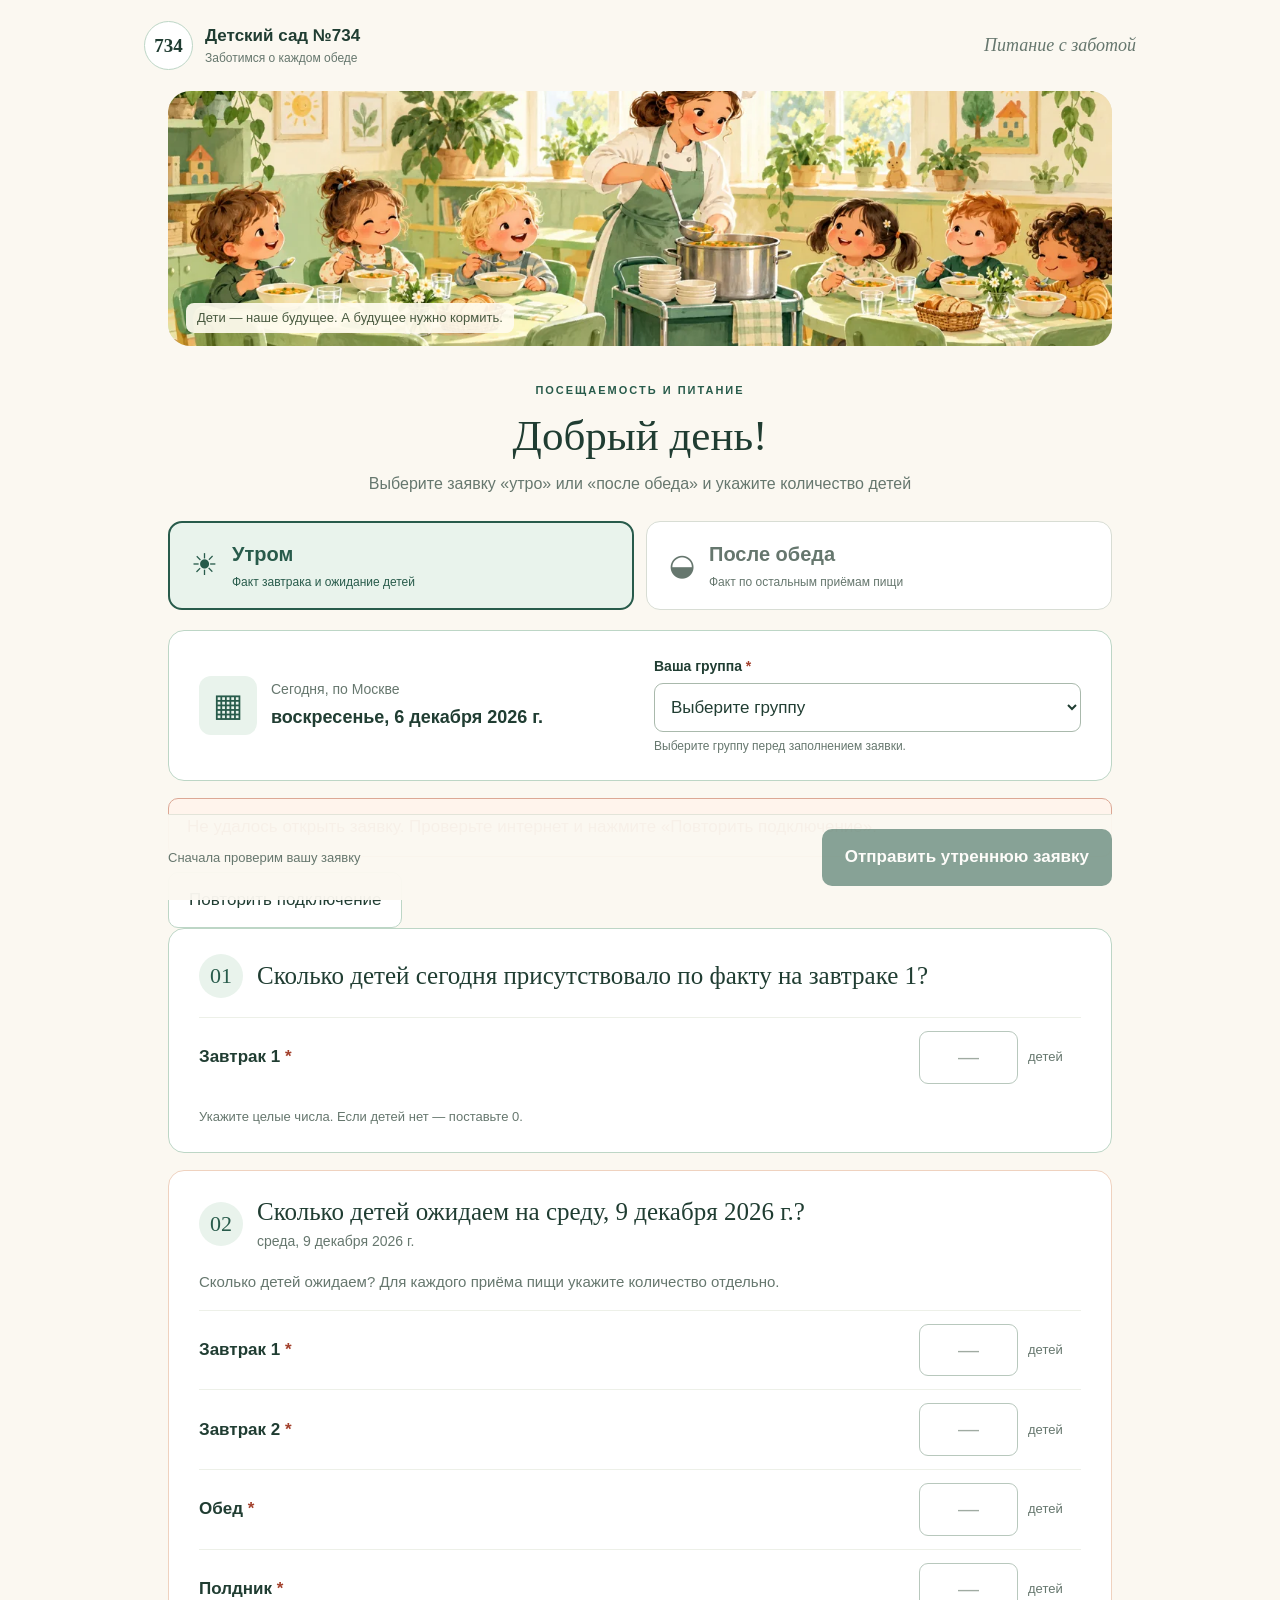
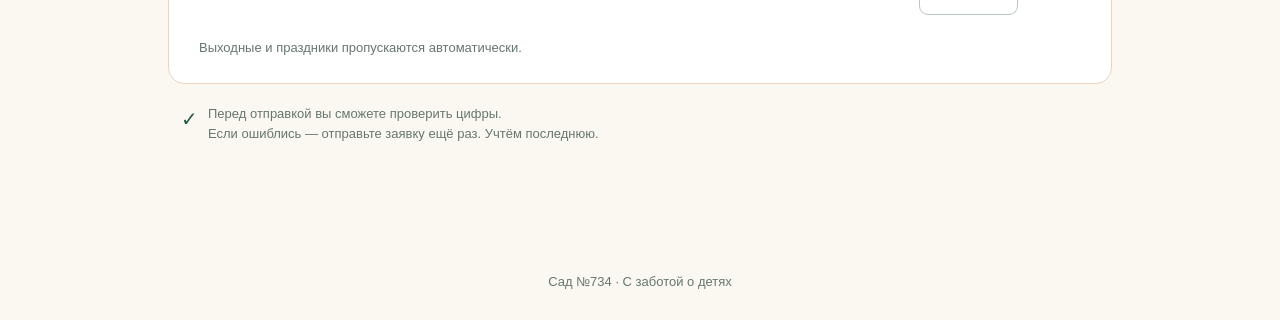
==== commit a5b6176d: "Show exact expected weekday/date and temporarily allow choosing 9 November on the ordinary request p" ====
--- a/requests/index.html
+++ b/requests/index.html
@@ -1,14 +1,14 @@
-<!doctype html>
-<html lang="ru"><head><meta charset="utf-8"><meta name="viewport" content="width=device-width,initial-scale=1,viewport-fit=cover"><meta name="theme-color" content="#285b4b"><title>Заявки на питание · сад №734</title><link rel="stylesheet" href="style.css?v=20261105-connection"><script src="app.js?v=20261108-third-workday" defer></script></head>
-<body><header class="brand"><a href="./" aria-label="Питание, детский сад 734"><span class="brand-icon">734</span><span>Детский сад №734<small>Заботимся о каждом обеде</small></span></a><span class="brand-note">Питание с заботой</span></header>
-<main><div class="hero"><img id="heroImage" src="assets/morning.webp" alt="Добрая повар и дети за обеденным столом"><span class="hero-caption">Дети — наше будущее. А будущее нужно кормить.</span></div>
-<section class="intro"><span class="eyebrow">ПОСЕЩАЕМОСТЬ И ПИТАНИЕ</span><h1>Добрый день!</h1><p>Выберите заявку «утро» или «после обеда» и укажите количество детей</p></section>
-<div class="tabs" role="tablist" aria-label="Вид заявки"><button id="morningTab" role="tab" aria-selected="true" aria-controls="requestPanel" data-mode="morning"><span class="tab-symbol">☀</span><span>Утром<small>Факт завтрака и ожидание детей</small></span></button><button id="afternoonTab" role="tab" aria-selected="false" aria-controls="requestPanel" data-mode="afternoon"><span class="tab-symbol">◒</span><span>После обеда<small>Факт по остальным приёмам пищи</small></span></button></div>
-<form id="mealForm" novalidate autocomplete="off"><div id="formError" class="error-summary" role="alert" hidden></div><div id="requestPanel" role="tabpanel" aria-labelledby="morningTab"><div class="card identity"><div class="date"><span class="calendar-icon" aria-hidden="true">▦</span><div><span class="label">Сегодня, по Москве</span><strong id="todayLabel">Загружаем дату…</strong></div></div><label class="group-label" for="group">Ваша группа <span class="required">*</span></label><select id="group" required autocomplete="off"><option value="">Выберите группу</option><option>Группа 1</option><option>Группа 2</option><option>Группа 3</option><option>Группа 4</option><option>Группа 7</option><option>Группа 8</option><option>Группа 9</option><option>Группа 10</option></select><span id="groupHint" class="hint">Выберите группу перед заполнением заявки.</span></div>
-<div id="dayWarning" class="warning" role="status" hidden></div><button id="retryConnection" type="button" class="secondary" hidden>Повторить подключение</button><section class="card meals"><div class="section-heading"><span class="step">01</span><div><h2 id="factHeading">Сколько детей сегодня присутствовало по факту на завтраке 1?</h2><p id="factHelp" hidden></p></div></div><div id="factFields"></div><p class="field-note">Укажите целые числа. Если детей нет — поставьте 0.</p></section>
-<section id="expectedSection" class="card meals peach-border"><div class="section-heading"><span class="step">02</span><div><h2 id="expectedHeading">Сколько детей ожидаем на третий рабочий день?</h2><p id="nextLabel">Загружаем дату…</p></div></div><p class="expected-help">Сколько детей ожидаем? Для каждого приёма пищи укажите количество отдельно.</p><div id="expectedFields"></div><p class="field-note">Выходные и праздники пропускаются автоматически.</p></section>
-<div class="reassurance"><span aria-hidden="true">✓</span><p>Перед отправкой вы сможете проверить цифры.<br>Если ошиблись — отправьте заявку ещё раз. Учтём последнюю.</p></div></div><div class="submit-bar"><span id="submitHint">Сначала проверим вашу заявку</span><button class="primary" id="reviewButton" type="submit">Проверить и отправить <span aria-hidden="true">→</span></button></div></form>
-<section id="receipt" class="card receipt" hidden tabindex="-1"><img src="assets/thanks.webp" alt="Благодарные дети обнимают воспитателя"><h2>Благодарю за заявку!</h2><p id="receiptText"></p><button class="primary" id="anotherButton">Вернуться к заявке</button></section>
-<footer>Сад №734 · С заботой о детях</footer></main>
+<!doctype html>
+<html lang="ru"><head><meta charset="utf-8"><meta name="viewport" content="width=device-width,initial-scale=1,viewport-fit=cover"><meta name="theme-color" content="#285b4b"><title>Заявки на питание · сад №734</title><link rel="stylesheet" href="style.css?v=20261105-connection"><script src="app.js?v=20261108-date-choice" defer></script></head>
+<body><header class="brand"><a href="./" aria-label="Питание, детский сад 734"><span class="brand-icon">734</span><span>Детский сад №734<small>Заботимся о каждом обеде</small></span></a><span class="brand-note">Питание с заботой</span></header>
+<main><div class="hero"><img id="heroImage" src="assets/morning.webp" alt="Добрая повар и дети за обеденным столом"><span class="hero-caption">Дети — наше будущее. А будущее нужно кормить.</span></div>
+<section class="intro"><span class="eyebrow">ПОСЕЩАЕМОСТЬ И ПИТАНИЕ</span><h1>Добрый день!</h1><p>Выберите заявку «утро» или «после обеда» и укажите количество детей</p></section>
+<div class="tabs" role="tablist" aria-label="Вид заявки"><button id="morningTab" role="tab" aria-selected="true" aria-controls="requestPanel" data-mode="morning"><span class="tab-symbol">☀</span><span>Утром<small>Факт завтрака и ожидание детей</small></span></button><button id="afternoonTab" role="tab" aria-selected="false" aria-controls="requestPanel" data-mode="afternoon"><span class="tab-symbol">◒</span><span>После обеда<small>Факт по остальным приёмам пищи</small></span></button></div>
+<form id="mealForm" novalidate autocomplete="off"><div id="formError" class="error-summary" role="alert" hidden></div><div id="requestPanel" role="tabpanel" aria-labelledby="morningTab"><div class="card identity"><div class="date"><span class="calendar-icon" aria-hidden="true">▦</span><div><span id="dateCaption" class="label">Сегодня, по Москве</span><strong id="todayLabel">Загружаем дату…</strong></div></div><label class="group-label" for="group">Ваша группа <span class="required">*</span></label><select id="group" required autocomplete="off"><option value="">Выберите группу</option><option>Группа 1</option><option>Группа 2</option><option>Группа 3</option><option>Группа 4</option><option>Группа 7</option><option>Группа 8</option><option>Группа 9</option><option>Группа 10</option></select><span id="groupHint" class="hint">Выберите группу перед заполнением заявки.</span></div>
+<div id="dateChoiceBox" class="card" hidden><label for="requestDate">Дата заявки</label><select id="requestDate" aria-label="Дата заявки"></select><p class="hint">Факт запишется на выбранную дату. Дата ожидания рассчитывается автоматически. Заявки записываются в рабочую таблицу.</p></div>
+<div id="dayWarning" class="warning" role="status" hidden></div><button id="retryConnection" type="button" class="secondary" hidden>Повторить подключение</button><section class="card meals"><div class="section-heading"><span class="step">01</span><div><h2 id="factHeading">Сколько детей сегодня присутствовало по факту на завтраке 1?</h2><p id="factHelp" hidden></p></div></div><div id="factFields"></div><p class="field-note">Укажите целые числа. Если детей нет — поставьте 0.</p></section>
+<section id="expectedSection" class="card meals peach-border"><div class="section-heading"><span class="step">02</span><div><h2 id="expectedHeading">Сколько детей ожидаем на третий рабочий день?</h2><p id="nextLabel">Загружаем дату…</p></div></div><p class="expected-help">Сколько детей ожидаем? Для каждого приёма пищи укажите количество отдельно.</p><div id="expectedFields"></div><p class="field-note">Выходные и праздники пропускаются автоматически.</p></section>
+<div class="reassurance"><span aria-hidden="true">✓</span><p>Перед отправкой вы сможете проверить цифры.<br>Если ошиблись — отправьте заявку ещё раз. Учтём последнюю.</p></div></div><div class="submit-bar"><span id="submitHint">Сначала проверим вашу заявку</span><button class="primary" id="reviewButton" type="submit">Проверить и отправить <span aria-hidden="true">→</span></button></div></form>
+<section id="receipt" class="card receipt" hidden tabindex="-1"><img src="assets/thanks.webp" alt="Благодарные дети обнимают воспитателя"><h2>Благодарю за заявку!</h2><p id="receiptText"></p><button class="primary" id="anotherButton">Вернуться к заявке</button></section>
+<footer>Сад №734 · С заботой о детях</footer></main>
 <dialog id="reviewDialog" aria-labelledby="reviewTitle"><div class="dialog-content"><span class="eyebrow">ЕЩЁ ОДИН ВЗГЛЯД</span><h2 id="reviewTitle">Всё верно?</h2><p id="reviewGroup"></p><div id="reviewDetails"></div><p class="demo-note">Проверьте группу, даты и количество детей перед отправкой.</p><div class="dialog-buttons"><button id="backButton" class="secondary">Исправить</button><button id="confirmButton" class="primary">Отправить заявку</button></div><p id="sendError" role="alert" hidden></p></div></dialog></body></html>
-
